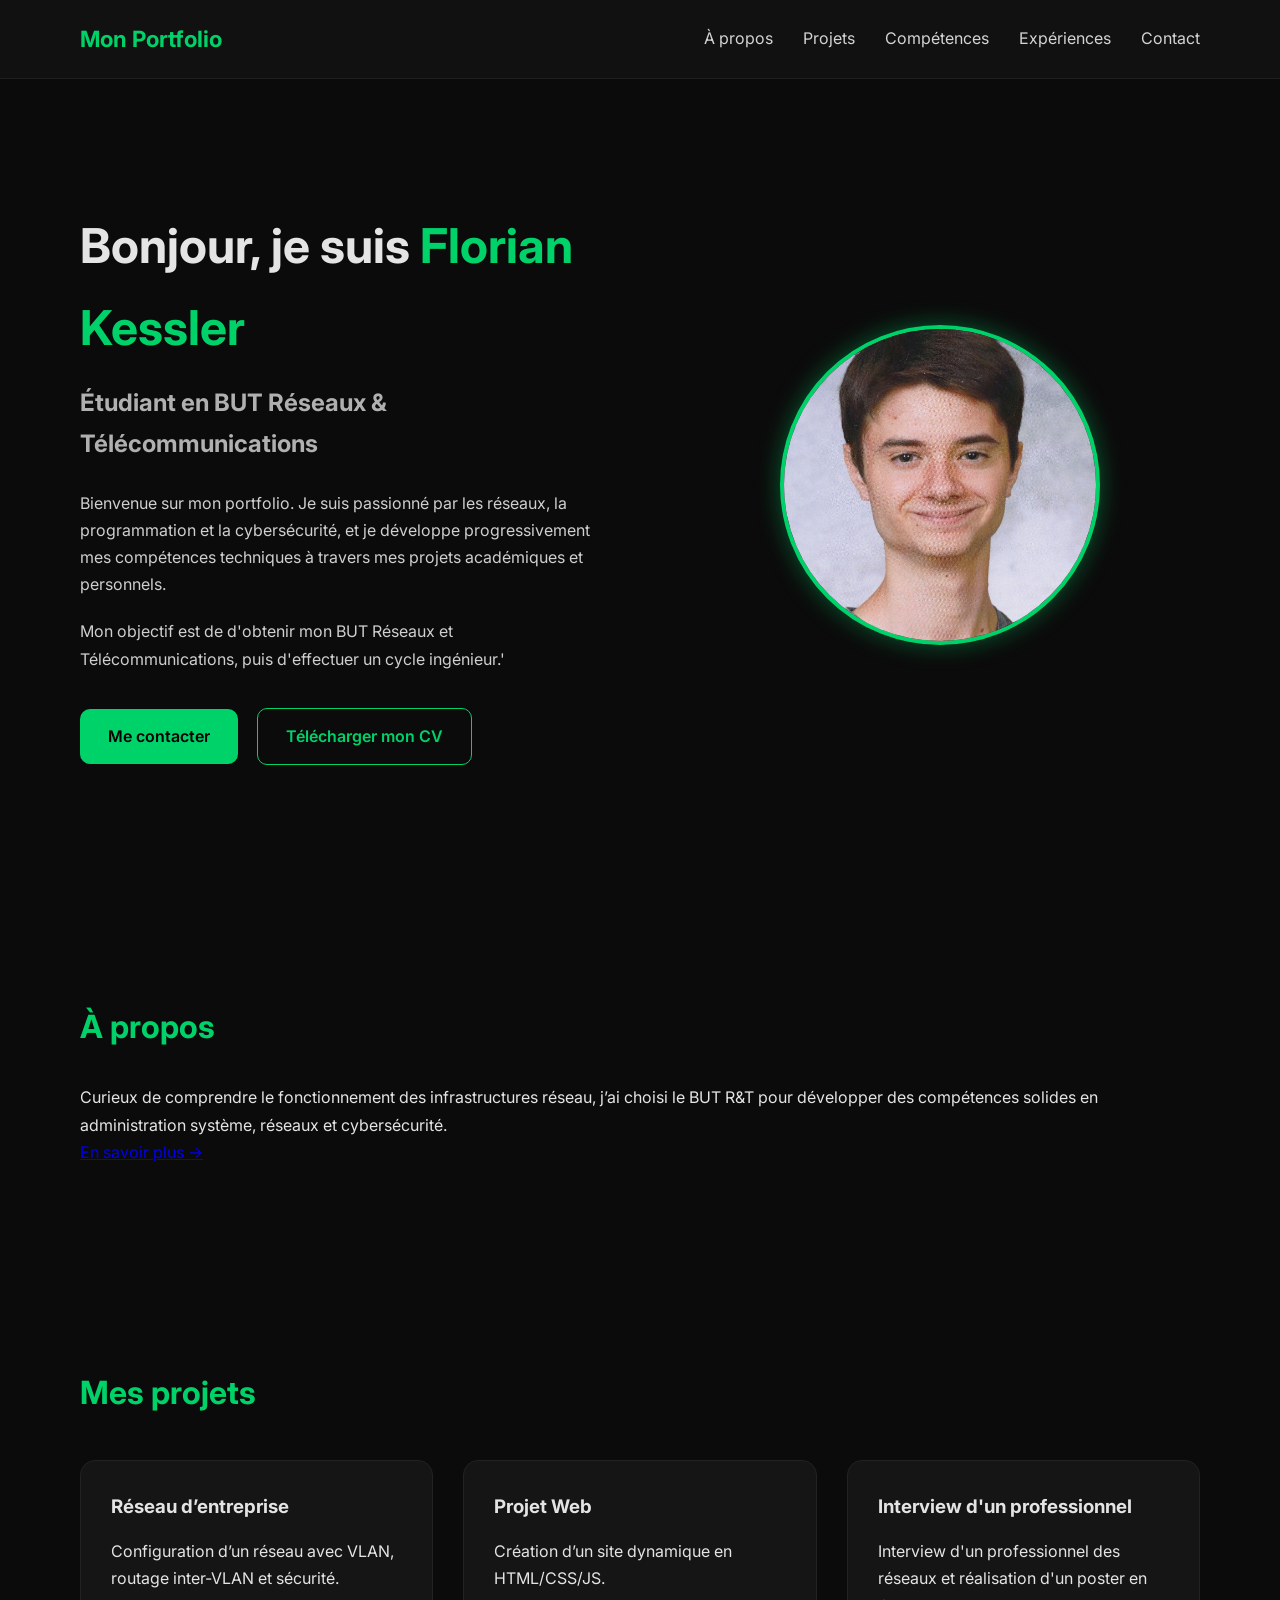
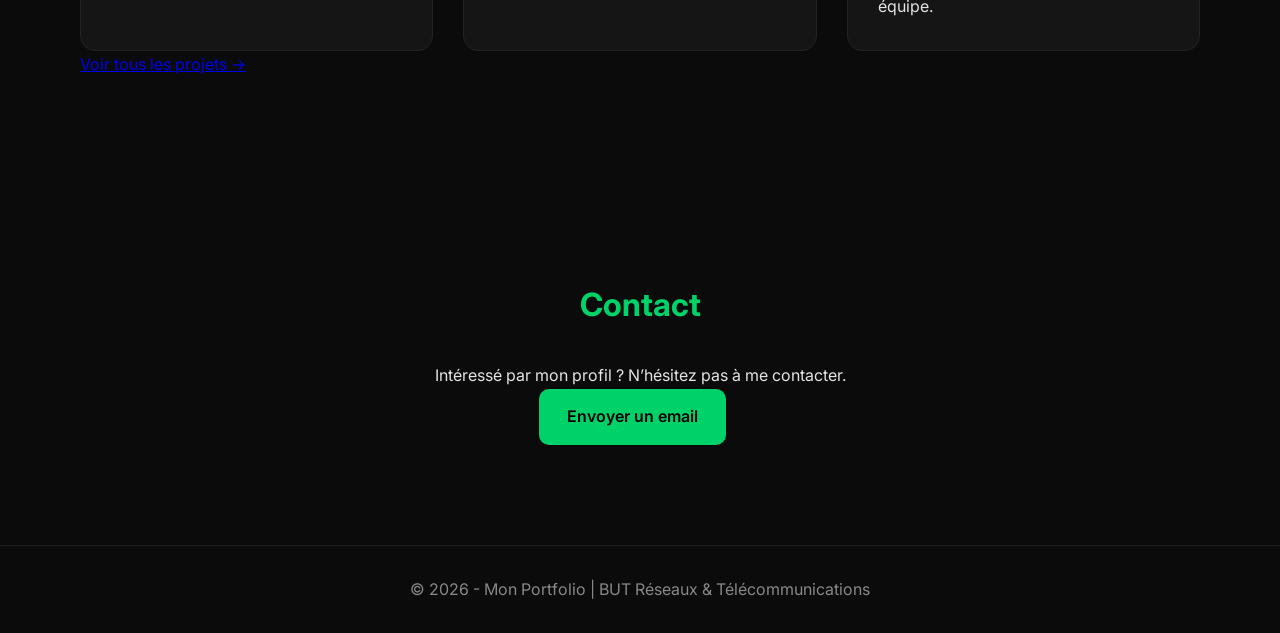
==== index.html @ 4f284805 "Add files via upload" ====
<!DOCTYPE html>
<html lang="fr">
<head>
  <meta charset="UTF-8">
  <meta name="viewport" content="width=device-width, initial-scale=1.0">
  <title>Mon Portfolio - BUT R&T</title>

  <link rel="stylesheet" href="style.css">

  <!-- Police Google Fonts (optionnel) -->
  <link href="https://fonts.googleapis.com/css2?family=Inter:wght@300;400;600;700&display=swap" rel="stylesheet">
</head>

<body>

  <!-- NAVIGATION -->
  <header>
    <nav>
      <div class="logo">Mon Portfolio</div>
      <ul class="nav-links">
        <li><a href="#about">À propos</a></li>
        <li><a href="#projects">Projets</a></li>
        <li><a href="#skills">Compétences</a></li>
        <li><a href="#experience">Expériences</a></li>
        <li><a href="#contact">Contact</a></li>
      </ul>
    </nav>
  </header>


  <!-- HERO / PAGE D'ACCUEIL -->
  <section class="hero">

    <div class="hero-text">

      <h1>Bonjour, je suis <span>Florian Kessler</span></h1>

      <h2>Étudiant en BUT Réseaux & Télécommunications</h2>

      <p>
        Bienvenue sur mon portfolio.  
        Je suis passionné par les réseaux, la programmation et la cybersécurité,  
        et je développe progressivement mes compétences techniques à travers mes projets académiques et personnels.
      </p>

      <p>
        Mon objectif est de d'obtenir mon BUT Réseaux et Télécommunications, puis d'effectuer un cycle ingénieur.'
      </p>

      <!-- CTA -->
      <div class="buttons">
        <a href="#contact" class="btn primary">Me contacter</a>
        <a href="cv.pdf" class="btn secondary" download>Télécharger mon CV</a>
      </div>

    </div>
<!-- PHOTO -->
    <div class="hero-image">
      <img src="Photo ID 2.jpg" alt="Photo de profil">
    </div>
    

  </section>


  <!-- SECTION À PROPOS (aperçu court sur home) -->
  <section id="about-preview">
    <h2>À propos</h2>
    <p>
      Curieux de comprendre le fonctionnement des infrastructures réseau, j’ai choisi le BUT R&T 
      pour développer des compétences solides en administration système, réseaux et cybersécurité.
    </p>
    <a href="#about">En savoir plus →</a>
  </section>


  <!-- SECTION PROJETS (aperçu) -->
  <section id="projects-preview">
    <h2>Mes projets</h2>

    <div class="project-cards">

      <div class="card">
        <h3>Réseau d’entreprise</h3>
        <p>Configuration d’un réseau avec VLAN, routage inter-VLAN et sécurité.</p>
      </div>

      <div class="card">
        <h3>Projet Web</h3>
        <p>Création d’un site dynamique en HTML/CSS/JS.</p>
      </div>

      <div class="card">
        <h3>Interview d'un professionnel</h3>
        <p>Interview d'un professionnel des réseaux et réalisation d'un poster en équipe.</p>
      </div>

    </div>

    <a href="#projects">Voir tous les projets →</a>
  </section>


  <!-- CONTACT CTA -->
  <section id="contact">
    <h2>Contact</h2>
    <p>Intéressé par mon profil ? N’hésitez pas à me contacter.</p>

    <a href="mailto:tonmail@mail.com" class="btn primary">Envoyer un email</a>
  </section>


  <footer>
    <p>© 2026 - Mon Portfolio | BUT Réseaux & Télécommunications</p>
  </footer>

</body>
</html>
---- style.css ----
/* RESET */

*{
    margin:0;
    padding:0;
    box-sizing:border-box;
}

html{
    scroll-behavior:smooth;
}

body{
    font-family:'Inter',sans-serif;
    background-color:#0b0b0b;
    color:#e4e4e4;
    line-height:1.7;
}


/* NAVIGATION */

header{
    position:fixed;
    width:100%;
    top:0;
    background:#111;
    border-bottom:1px solid #1e1e1e;
    z-index:1000;
}

nav{
    max-width:1200px;
    margin:auto;
    padding:20px 40px;

    display:flex;
    justify-content:space-between;
    align-items:center;
}

.logo{
    font-size:1.4rem;
    font-weight:700;
    color:#00d26a;
}

.nav-links{
    display:flex;
    gap:30px;
    list-style:none;
}

.nav-links a{
    text-decoration:none;
    color:#d4d4d4;
    transition:0.3s;
}

.nav-links a:hover{
    color:#00d26a;
}


/* HERO */

.hero{
    max-width:1200px;
    margin:auto;

    min-height:100vh;

    display:flex;
    align-items:center;
    justify-content:space-between;

    gap:80px;

    padding:120px 40px 50px;
}

.hero-text{
    flex:1;
}

.hero-text h1{
    font-size:3rem;
    margin-bottom:15px;
}

.hero-text h1 span{
    color:#00d26a;
}

.hero-text h2{
    font-size:1.5rem;
    margin-bottom:25px;
    color:#b0b0b0;
}

.hero-text p{
    max-width:650px;
    margin-bottom:20px;
    color:#cfcfcf;
}


/* PHOTO */

.hero-image{
    flex:1;
    display:flex;
    justify-content:center;
}

.hero-image img{
    width:320px;
    height:320px;

    object-fit:cover;

    border-radius:50%;

    border:4px solid #00d26a;

    box-shadow:
    0 0 25px rgba(0,210,106,0.4);
}


/* BOUTONS */

.buttons{
    margin-top:35px;
}

.btn{
    display:inline-block;

    padding:14px 28px;

    margin-right:15px;

    border-radius:10px;

    text-decoration:none;

    font-weight:600;

    transition:0.3s;
}

.primary{
    background:#00d26a;
    color:black;
}

.primary:hover{
    transform:translateY(-3px);
}

.secondary{
    border:1px solid #00d26a;
    color:#00d26a;
}

.secondary:hover{
    background:#00d26a;
    color:black;
}


/* SECTIONS */

section{
    max-width:1200px;
    margin:auto;

    padding:100px 40px;
}

section h2{
    font-size:2rem;
    margin-bottom:30px;

    color:#00d26a;
}


/* PROJETS */

.project-cards{
    display:grid;

    grid-template-columns:
    repeat(auto-fit,minmax(280px,1fr));

    gap:30px;

    margin-top:40px;
}

.card{
    background:#151515;

    padding:30px;

    border-radius:15px;

    border:1px solid #222;

    transition:0.3s;
}

.card:hover{
    transform:translateY(-8px);

    border-color:#00d26a;

    box-shadow:
    0 0 20px rgba(0,210,106,0.15);
}

.card h3{
    margin-bottom:15px;
}


/* CONTACT */

#contact{
    text-align:center;
}


/* FOOTER */

footer{
    padding:30px;
    text-align:center;

    border-top:1px solid #1e1e1e;

    color:#888;
}


/* RESPONSIVE */

@media(max-width:900px){

.hero{
    flex-direction:column-reverse;
    text-align:center;
}

.hero-text p{
    margin-left:auto;
    margin-right:auto;
}

.nav-links{
    gap:15px;
}

.hero-text h1{
    font-size:2.2rem;
}

.hero-image img{
    width:250px;
    height:250px;
}

}
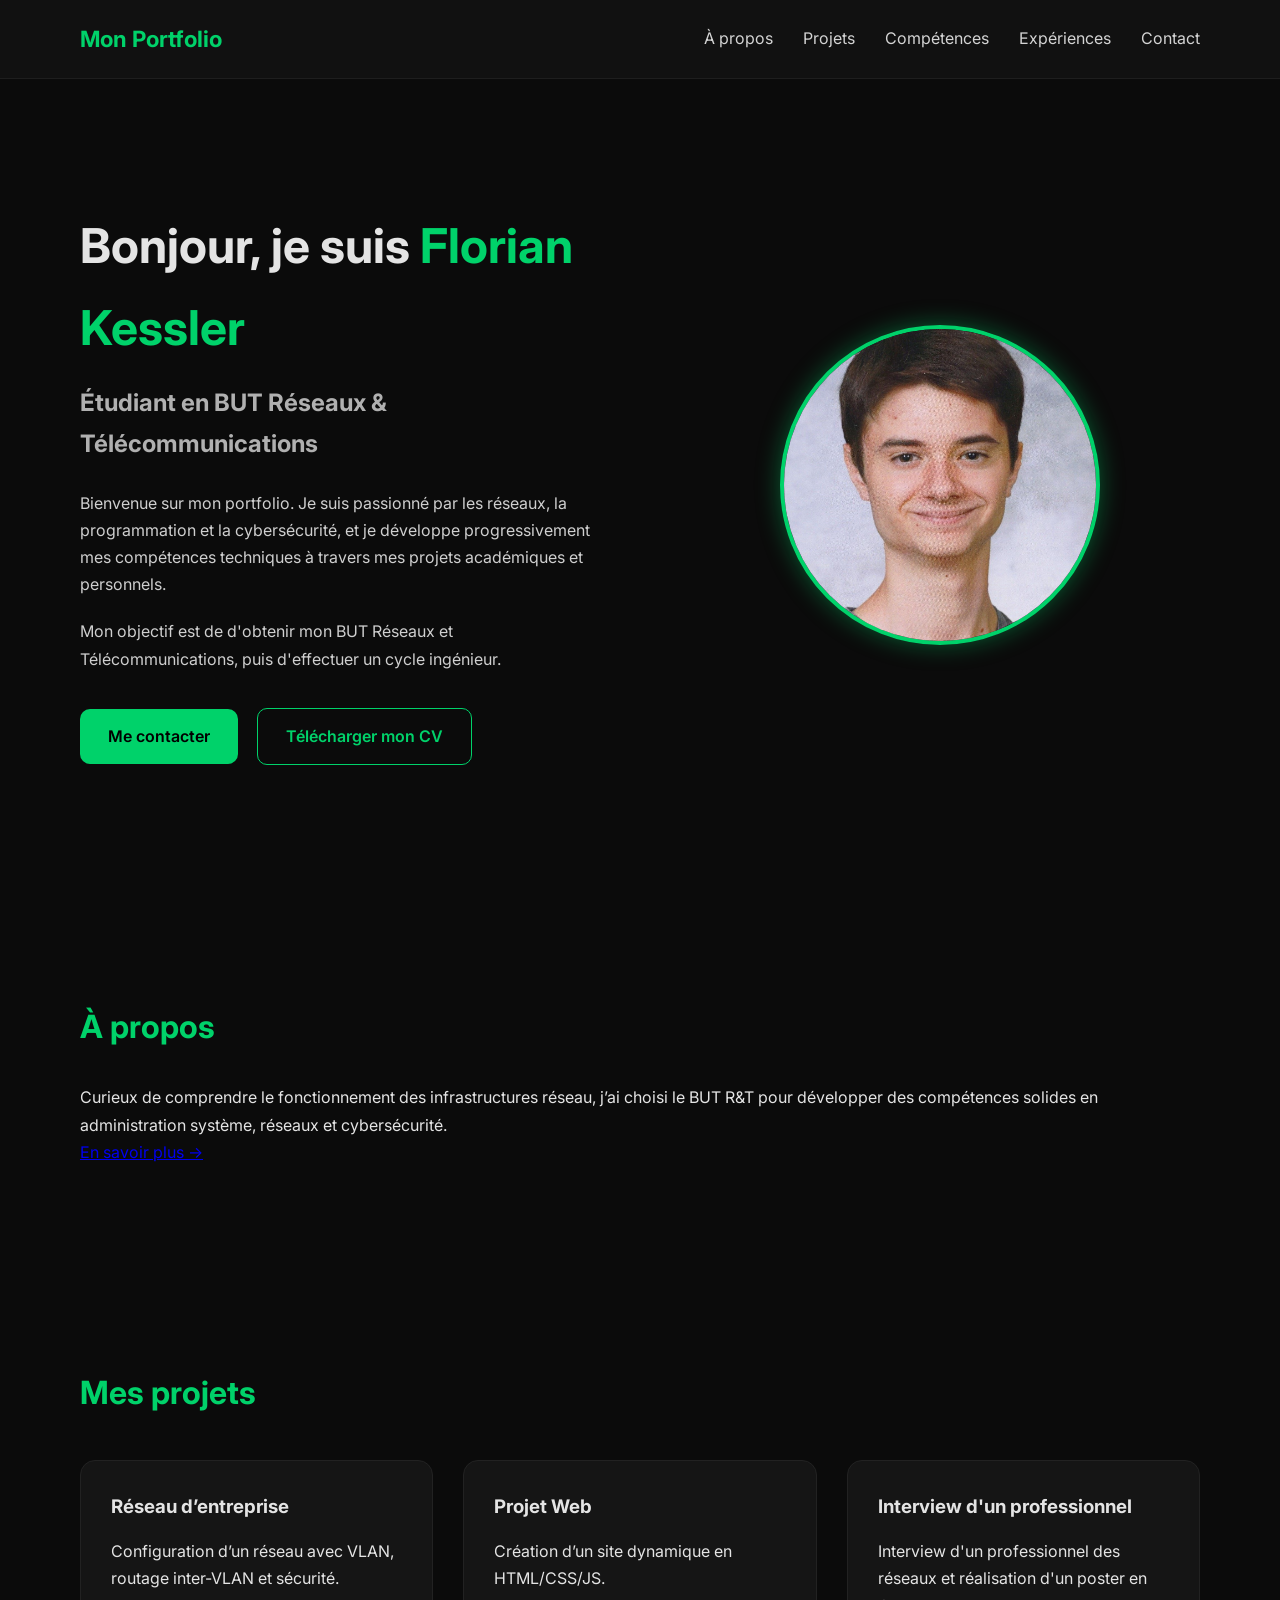
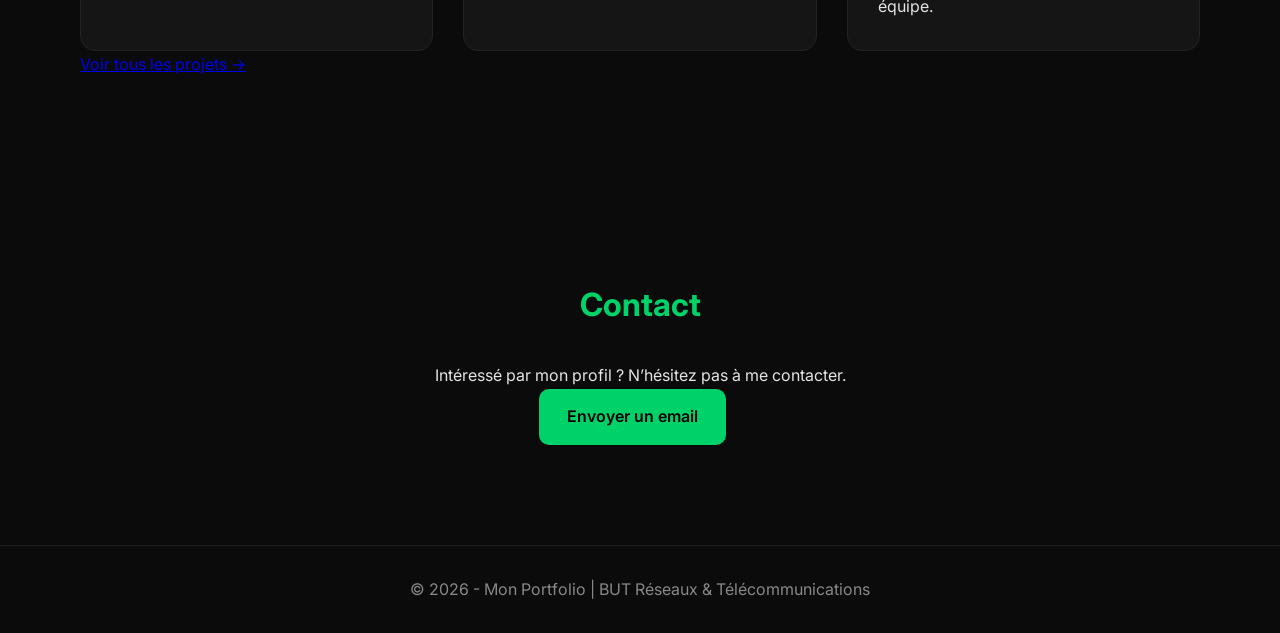
==== commit 4c1eee0b: "Update index.html" ====
--- a/index.html
+++ b/index.html
@@ -44,7 +44,7 @@
       </p>
 
       <p>
-        Mon objectif est de d'obtenir mon BUT Réseaux et Télécommunications, puis d'effectuer un cycle ingénieur.'
+        Mon objectif est de d'obtenir mon BUT Réseaux et Télécommunications, puis d'effectuer un cycle ingénieur.
       </p>
 
       <!-- CTA -->
@@ -115,4 +115,4 @@
   </footer>
 
 </body>
-</html>+</html>
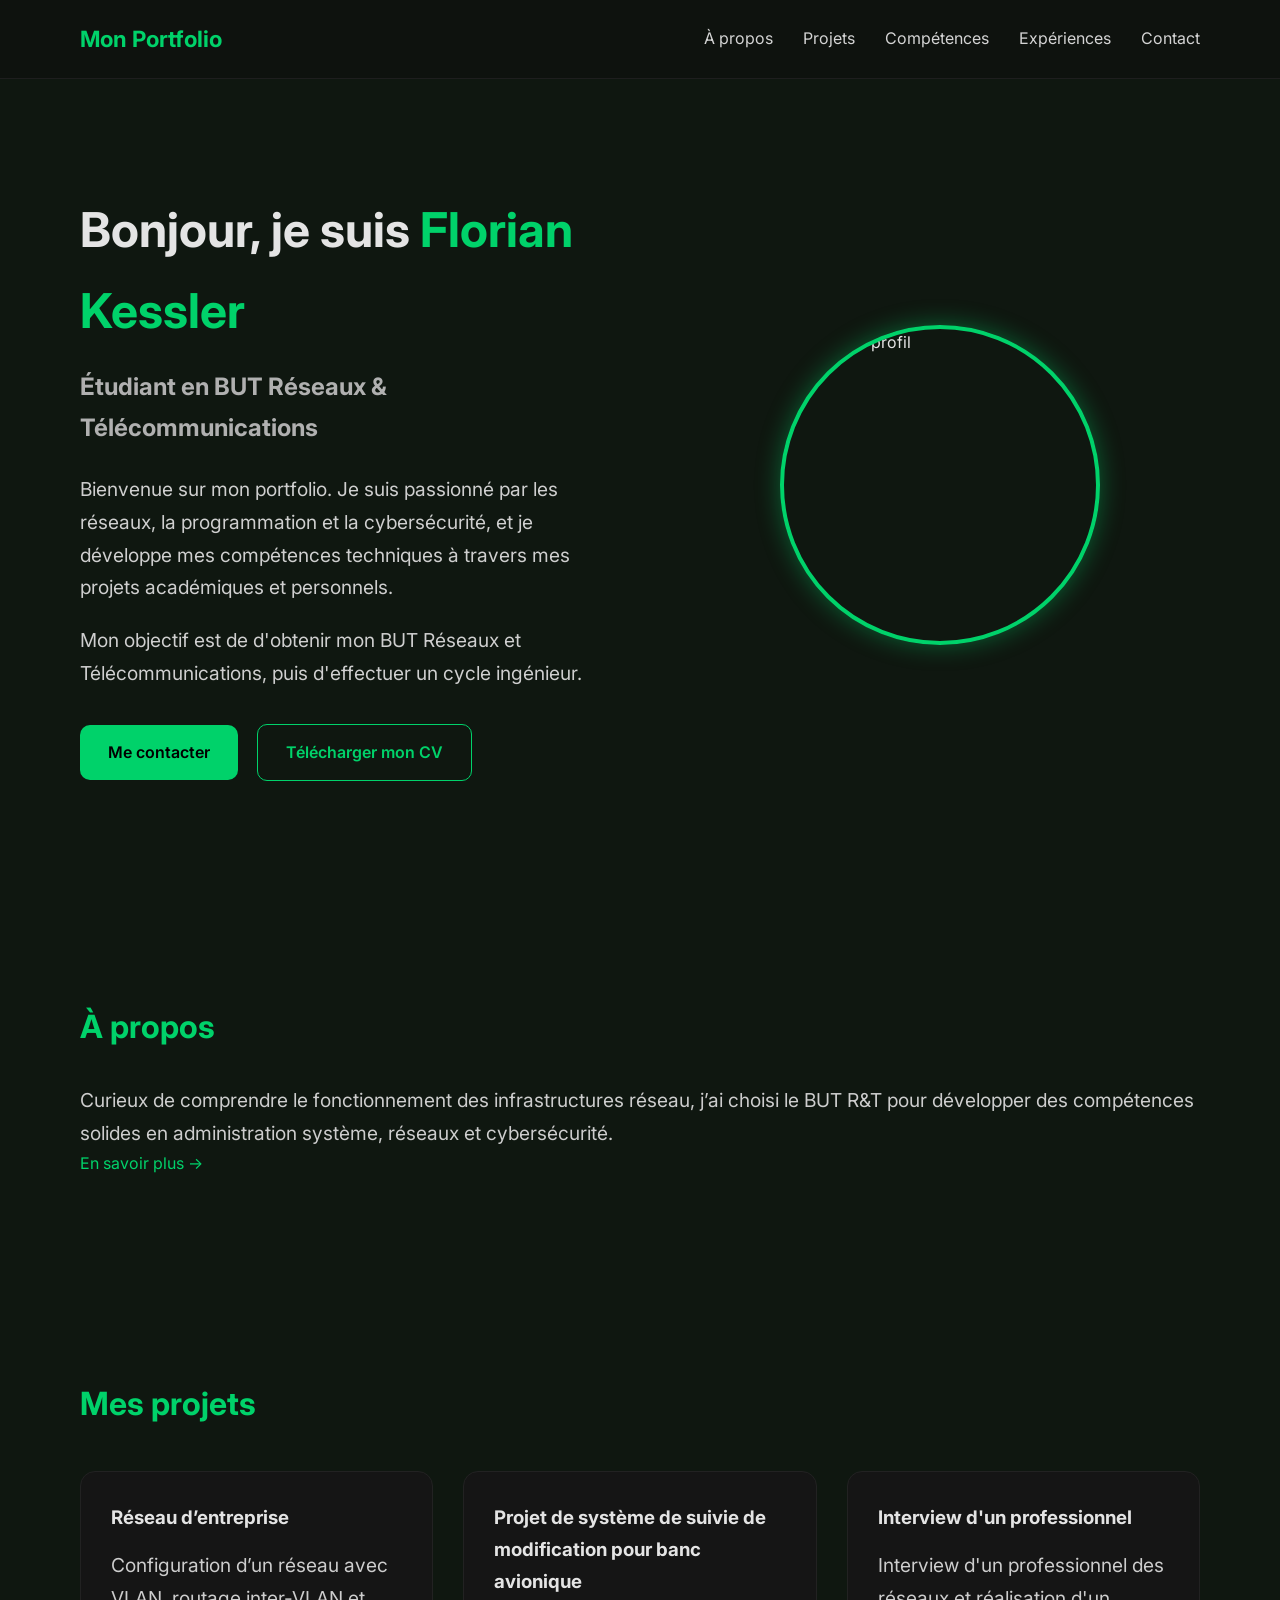
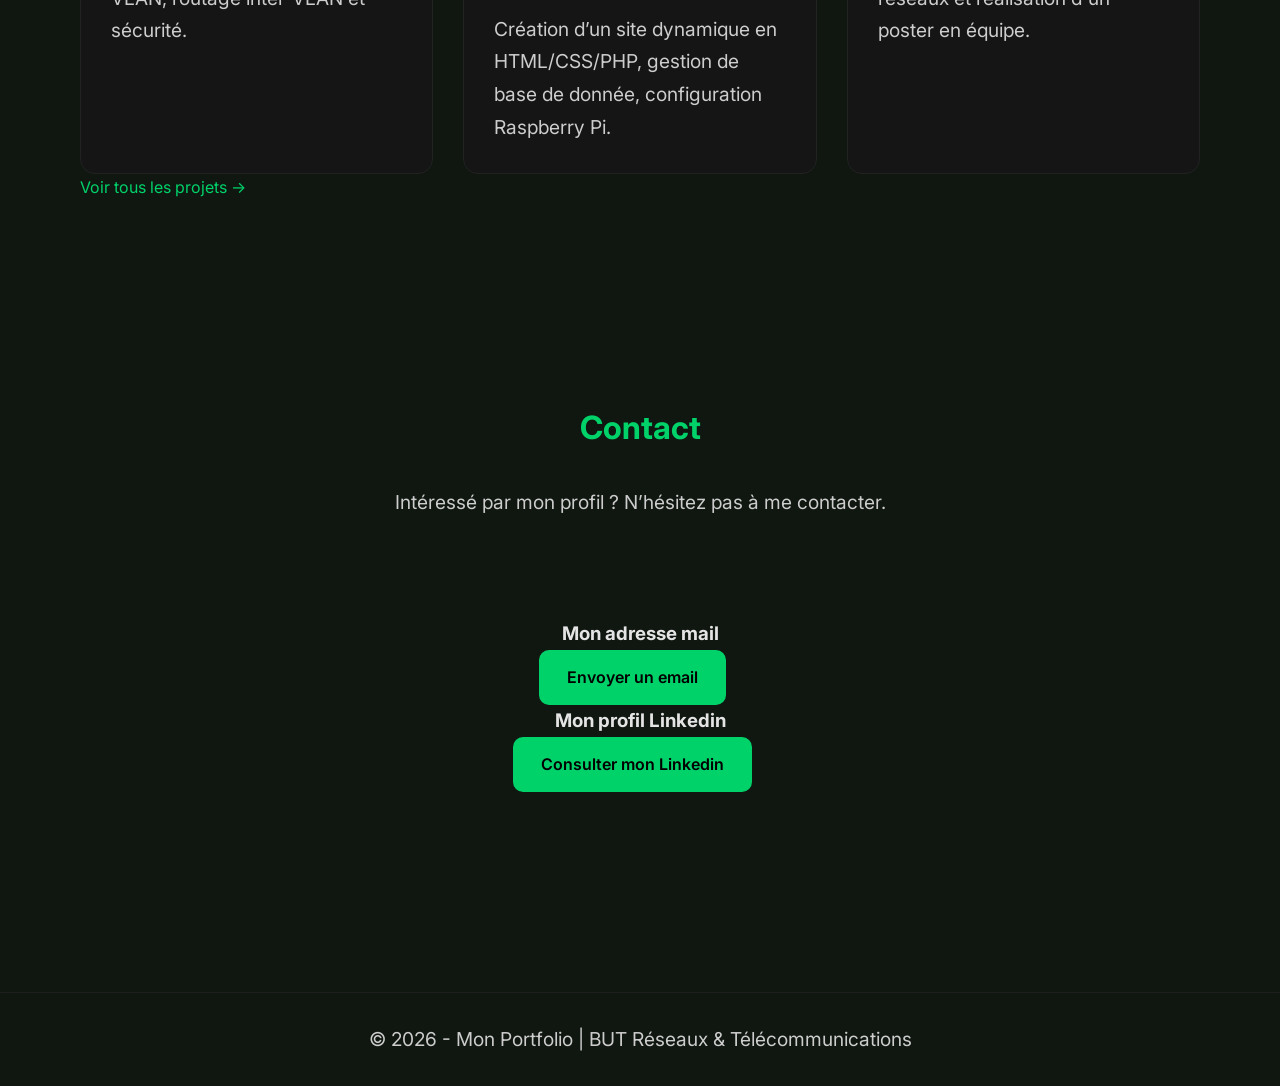
==== commit eb2b2e79: "Add files via upload" ====
--- a/index.html
+++ b/index.html
@@ -16,10 +16,10 @@
   <!-- NAVIGATION -->
   <header>
     <nav>
-      <div class="logo">Mon Portfolio</div>
+      <div class="logo"><a href="index.html">Mon Portfolio</a></div>
       <ul class="nav-links">
-        <li><a href="#about">À propos</a></li>
-        <li><a href="#projects">Projets</a></li>
+        <li><a href="#about-preview">À propos</a></li>
+        <li><a href="#projects-preview">Projets</a></li>
         <li><a href="#skills">Compétences</a></li>
         <li><a href="#experience">Expériences</a></li>
         <li><a href="#contact">Contact</a></li>
@@ -40,7 +40,7 @@
       <p>
         Bienvenue sur mon portfolio.  
         Je suis passionné par les réseaux, la programmation et la cybersécurité,  
-        et je développe progressivement mes compétences techniques à travers mes projets académiques et personnels.
+        et je développe mes compétences techniques à travers mes projets académiques et personnels.
       </p>
 
       <p>
@@ -56,7 +56,7 @@
     </div>
 <!-- PHOTO -->
     <div class="hero-image">
-      <img src="Photo ID 2.jpg" alt="Photo de profil">
+      <img src="images/Photo ID 2.jpg" alt="Photo de profil">
     </div>
     
 
@@ -70,7 +70,7 @@
       Curieux de comprendre le fonctionnement des infrastructures réseau, j’ai choisi le BUT R&T 
       pour développer des compétences solides en administration système, réseaux et cybersécurité.
     </p>
-    <a href="#about">En savoir plus →</a>
+    <a href="apropos.html" style="text-decoration: none; color:#00d26a;">En savoir plus →</a>
   </section>
 
 
@@ -86,8 +86,8 @@
       </div>
 
       <div class="card">
-        <h3>Projet Web</h3>
-        <p>Création d’un site dynamique en HTML/CSS/JS.</p>
+        <h3>Projet de système de suivie de modification pour banc avionique</h3>
+        <p>Création d’un site dynamique en HTML/CSS/PHP, gestion de base de donnée, configuration Raspberry Pi.</p>
       </div>
 
       <div class="card">
@@ -97,7 +97,7 @@
 
     </div>
 
-    <a href="#projects">Voir tous les projets →</a>
+    <a href="projets.html" style="text-decoration: none; color:#00d26a;">Voir tous les projets →</a>
   </section>
 
 
@@ -105,8 +105,12 @@
   <section id="contact">
     <h2>Contact</h2>
     <p>Intéressé par mon profil ? N’hésitez pas à me contacter.</p>
-
-    <a href="mailto:tonmail@mail.com" class="btn primary">Envoyer un email</a>
+    <section id="moyen-contacts">
+      <h3>Mon adresse mail</h3>
+      <a href="mailto:tonmail@mail.com" class="btn primary">Envoyer un email</a>
+      <h3>Mon profil Linkedin</h3>
+      <a href="https://www.linkedin.com/in/florian-kessler-a64b073b7/" class="btn primary">Consulter mon Linkedin</a>
+    </section>
   </section>
 
 
@@ -115,4 +119,4 @@
   </footer>
 
 </body>
-</html>
+</html>
--- a/style.css
+++ b/style.css
@@ -12,19 +12,22 @@
 
 body{
     font-family:'Inter',sans-serif;
-    background-color:#0b0b0b;
+    background-color:#0f1710;
     color:#e4e4e4;
     line-height:1.7;
 }
 
-
+p{
+    color: #cdcdcd;
+    font-size: 1.2em;
+}
 /* NAVIGATION */
 
 header{
     position:fixed;
     width:100%;
     top:0;
-    background:#111;
+    background:#0e120e;
     border-bottom:1px solid #1e1e1e;
     z-index:1000;
 }
@@ -40,9 +43,14 @@
 }
 
 .logo{
+    text-decoration: none;
     font-size:1.4rem;
     font-weight:700;
     color:#00d26a;
+}
+.logo a{
+    color: inherit;
+    text-decoration: none;
 }
 
 .nav-links{
@@ -272,4 +280,200 @@
     height:250px;
 }
 
+}
+.page-title{
+    padding-top:180px;
+    text-align:center;
+}
+
+.page-title h1{
+    font-size:3rem;
+    margin-bottom:20px;
+}
+
+.project-grid{
+    display:grid;
+    grid-template-columns:
+    repeat(auto-fit,minmax(350px,1fr));
+    gap:35px;
+}
+
+.project-card{
+    background:#151515;
+    border:1px solid #222;
+    border-radius:15px;
+    overflow:hidden;
+    transition:0.3s;
+}
+
+.project-card:hover{
+    transform:translateY(-10px);
+
+    box-shadow:
+    0 0 20px rgba(0,210,106,0.2);
+}
+
+.project-card img{
+    width:100%;
+    height:220px;
+    object-fit:cover;
+}
+
+.project-content{
+    padding:25px;
+}
+
+.project-content h3{
+    margin-bottom:15px;
+}
+
+.project-content p{
+    margin-bottom:20px;
+}
+
+.skills{
+    display:flex;
+    flex-wrap:wrap;
+    gap:10px;
+    margin-bottom:20px;
+}
+
+.skills span{
+    background:#00d26a20;
+    color:#00d26a;
+    padding:5px 12px;
+    border-radius:20px;
+    font-size:0.9rem;
+}
+.about-section{
+    min-height:80vh;
+
+    display:flex;
+    justify-content:center;
+    align-items:center;
+
+    padding:120px 30px;
+}
+
+.about-container{
+    max-width:700px;
+    text-align:center;
+}
+
+.about-photo{
+    width:220px;
+    height:220px;
+
+    object-fit:cover;
+
+    border-radius:50%;
+
+    border:4px solid #00d26a;
+
+    box-shadow:
+        0 0 25px rgba(0,210,106,0.35);
+
+    margin-bottom:40px;
+}
+
+.about-container h2{
+    color:#00d26a;
+    margin-bottom:25px;
+    font-size:2rem;
+}
+
+.about-container p{
+    color:#d4d4d4;
+    font-size:1.1rem;
+    line-height:1.8;
+}
+
+/* ===== PAGE PROJET STRUCTURE ===== */
+
+.project-header{
+    padding-top:140px;
+    text-align:center;
+    padding-bottom:20px;
+}
+
+.project-header h1{
+    font-size:2.5rem;
+    color:#00d26a;
+}
+
+.project-header p{
+    color:#bdbdbd;
+}
+
+/* IMAGE PRINCIPALE (empêche débordement) */
+
+.project-hero-image{
+    display:flex;
+    justify-content:center;
+    padding:20px;
+}
+
+.project-banner{
+    width:100%;
+    max-width:900px;
+    height:auto;
+    border-radius:15px;
+    border:2px solid #1f1f1f;
+    box-shadow:0 0 25px rgba(0,210,106,0.15);
+}
+
+/* CONTENEUR (réduction espaces vides) */
+
+.project-container{
+    max-width:900px;
+    margin:auto;
+    padding:20px;
+}
+
+/* BLOCS type "pagination" */
+
+.project-block{
+    background:#141414;
+    margin-bottom:25px;
+    padding:25px;
+    border-radius:12px;
+    border:1px solid #222;
+}
+
+/* LISTE */
+
+.project-list{
+    padding-left:20px;
+}
+
+.project-list li{
+    margin-bottom:8px;
+}
+
+/* BOUTONS PREUVES */
+
+.proof-buttons{
+    display:flex;
+    flex-wrap:wrap;
+    gap:15px;
+}
+
+.proof-btn{
+    display:inline-block;
+    padding:12px 18px;
+
+    background:#00d26a;
+    color:black;
+
+    text-decoration:none;
+    border-radius:10px;
+
+    font-weight:600;
+
+    transition:0.3s;
+}
+
+.proof-btn:hover{
+    transform:translateY(-3px);
+    box-shadow:0 0 15px rgba(0,210,106,0.3);
 }
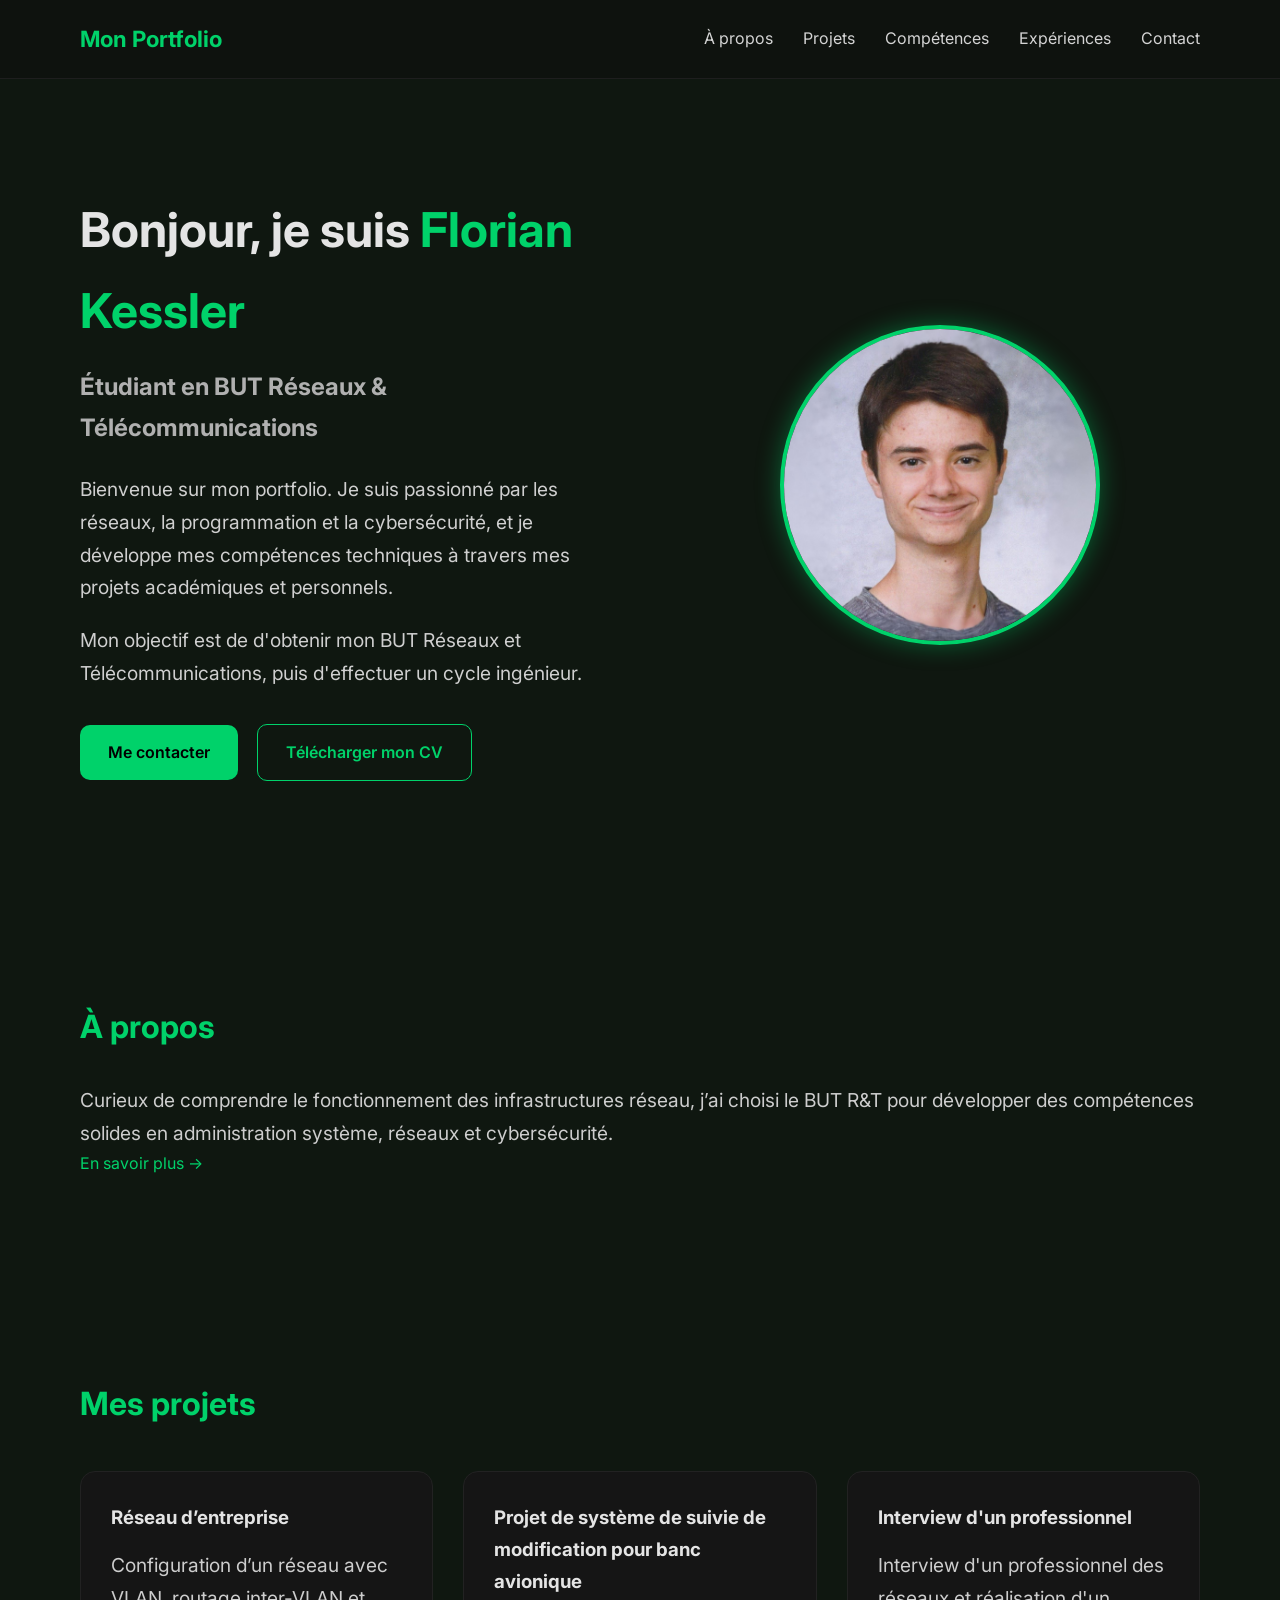
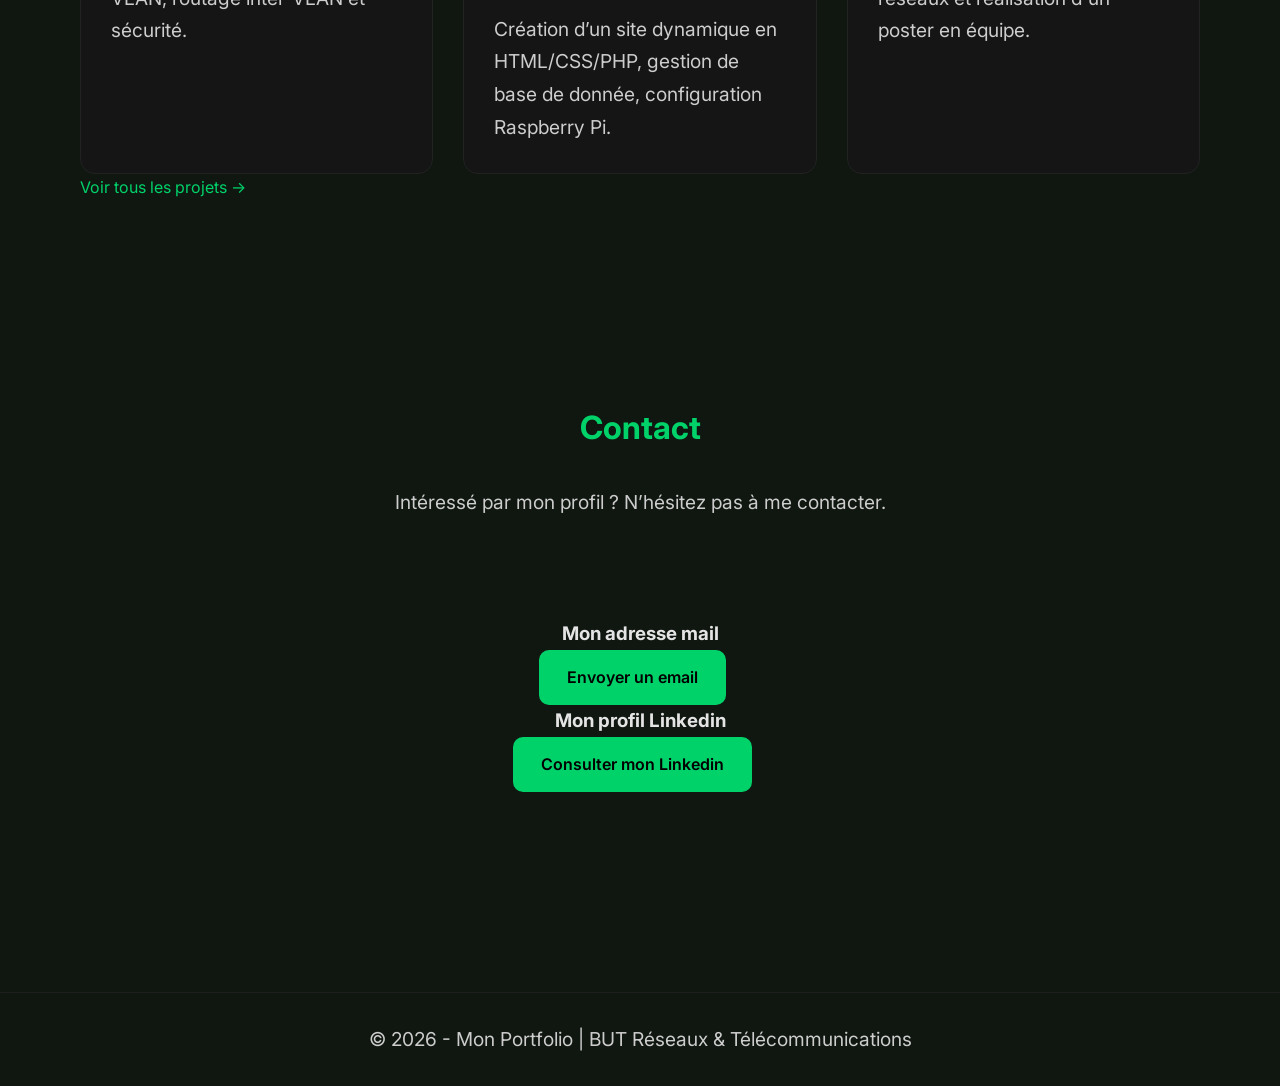
==== commit 51ffa998: "Update index.html" ====
--- a/index.html
+++ b/index.html
@@ -56,7 +56,7 @@
     </div>
 <!-- PHOTO -->
     <div class="hero-image">
-      <img src="images/Photo ID 2.jpg" alt="Photo de profil">
+      <img src="Photo ID 2.jpg" alt="Photo de profil">
     </div>
     
 
@@ -119,4 +119,4 @@
   </footer>
 
 </body>
-</html>+</html>
